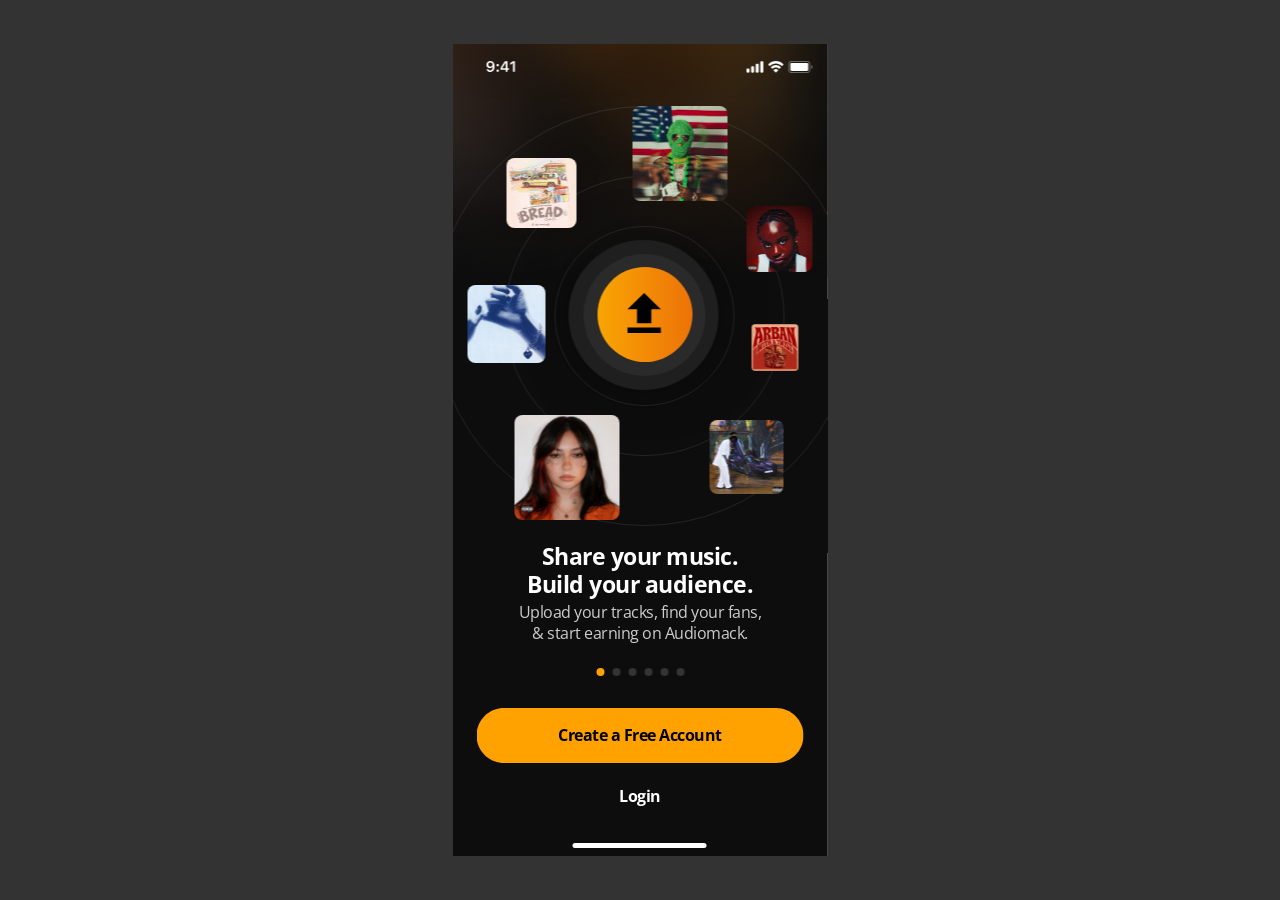
==== creator-onboarding/index.html @ 608ee08b "adding creator-onboarding" ====
<!doctype html>
<html lang="en">
<head>
  <meta charset="utf-8">
  <meta name="viewport" content="width=device-width, initial-scale=1, viewport-fit=cover">
  <title>Audiomack Creator Onboarding</title>
  <link rel="preconnect" href="https://fonts.googleapis.com">
  <link rel="preconnect" href="https://fonts.gstatic.com" crossorigin>
  <link href="https://fonts.googleapis.com/css2?family=Open+Sans:wght@400;700&display=swap" rel="stylesheet">
  <link rel="stylesheet" href="styles.css">
</head>
<body>
  <main id="phone" aria-label="Audiomack creator onboarding">

    <!-- Fixed brown glow: shared by every screen, never fades -->
    <div class="glow" aria-hidden="true"></div>

    <!-- Swipeable slides: graphic (image) + headline/subtext (live text) -->
    <div id="stage">
      <section class="slide" aria-label="1 of 6">
        <!-- Intro graphic is rebuilt from the Figma layers so it sits on the glow -->
        <div class="art art--intro">
          <i class="ring p fx-ring" style="left:-18px;top:62px;width:420px;height:420px;--d:0ms"></i>
          <i class="ring p fx-ring" style="left:52px;top:132px;width:280px;height:280px;--d:90ms"></i>
          <i class="ring p fx-ring" style="left:102px;top:182px;width:180px;height:180px;--d:180ms"></i>
          <div class="p fx-pop" style="left:66px;top:146px;width:250px;height:250px;--d:120ms"><img class="idle-pulse" src="assets/intro/upload-orb.svg" width="250" height="250" alt="" draggable="false"></div>
          <div class="p fx-pop" style="left:180px;top:62px;width:95px;height:95px;--d:300ms;--ph:0.0s"><img class="cover idle-float" src="assets/intro/cover-3.jpg" alt="" draggable="false"></div>
          <div class="p fx-pop" style="left:294px;top:162px;width:66px;height:66px;--d:380ms;--ph:0.8s"><img class="cover idle-float" src="assets/intro/cover-1.jpg" alt="" draggable="false"></div>
          <div class="p fx-pop" style="left:299px;top:280px;width:47px;height:47px;--d:460ms;--ph:1.6s"><img class="cover idle-float" src="assets/intro/cover-7.jpg" style="border-radius:4px" alt="" draggable="false"></div>
          <div class="p fx-pop" style="left:257px;top:376px;width:74px;height:74px;--d:540ms;--ph:2.3s"><img class="cover idle-float" src="assets/intro/cover-4.jpg" alt="" draggable="false"></div>
          <div class="p fx-pop" style="left:62px;top:371px;width:105px;height:105px;--d:620ms;--ph:0.5s"><img class="cover idle-float" src="assets/intro/cover-6.jpg" alt="" draggable="false"></div>
          <div class="p fx-pop" style="left:15px;top:241px;width:78px;height:78px;--d:700ms;--ph:1.3s"><img class="cover idle-float" src="assets/intro/cover-5.jpg" alt="" draggable="false"></div>
          <div class="p fx-pop" style="left:54px;top:114px;width:70px;height:70px;--d:780ms;--ph:2.0s"><img class="cover idle-float" src="assets/intro/cover-2.jpg" alt="" draggable="false"></div>
        </div>
        <div class="copy">
          <h1>Share your music.<br>Build your audience.</h1>
          <p>Upload your tracks, find your fans,<br>&amp; start earning on Audiomack.</p>
        </div>
      </section>

      <section class="slide" aria-label="2 of 6">
        <div class="art">
          <div class="p fx-pop" style="left:23px;top:255px;width:92px;height:92px;--d:380ms;--ph:0.0s"><img class="idle-float" src="assets/p/s2-av1.webp" alt="" draggable="false"></div>
          <div class="p fx-pop" style="left:256px;top:261px;width:92px;height:92px;--d:480ms;--ph:0.9s"><img class="idle-float" src="assets/p/s2-av2.webp" alt="" draggable="false"></div>
          <div class="p fx-pop" style="left:102px;top:350px;width:92px;height:92px;--d:580ms;--ph:1.7s"><img class="idle-float" src="assets/p/s2-av3.webp" alt="" draggable="false"></div>
          <div class="p fx-pop" style="left:272px;top:390px;width:92px;height:92px;--d:680ms;--ph:2.4s"><img class="idle-float" src="assets/p/s2-av4.webp" alt="" draggable="false"></div>
          <div class="p fx-rise" style="left:44px;top:96px;width:288px;height:125px;--d:0ms"><img class="" src="assets/p/s2-title.webp" alt="" draggable="false"></div>
          <div class="p fx-zoom" style="left:52.5px;top:15.5px;width:314.5px;height:484.5px;--d:140ms"><img class="" src="assets/p/s2-globe.webp" alt="" draggable="false"></div>
        </div>
        <div class="copy">
          <h1>Get discovered.</h1>
          <p>Share your sound with 60 million<br>monthly listeners around the world.</p>
        </div>
      </section>

      <section class="slide" aria-label="3 of 6">
        <div class="art">
          <div class="p fx-pop" style="left:175px;top:332px;width:27px;height:25px;--d:1050ms"><img class="" src="assets/p/s3-dot.webp" alt="" draggable="false"></div>
          <div class="p fx-pop" style="left:155px;top:295px;width:72px;height:40px;--d:1150ms"><img class="" src="assets/p/s3-tip.webp" alt="" draggable="false"></div>
          <div class="p fx-pop" style="left:148px;top:91px;width:80px;height:80px;--d:0ms"><img class="idle-pulse" src="assets/p/s3-orb.webp" alt="" draggable="false"></div>
          <div class="p fx-rise" style="left:226.5px;top:135.5px;width:126.5px;height:80.5px;--d:260ms"><img class="" src="assets/p/s3-boosted.webp" alt="" draggable="false"></div>
          <div class="p fx-rise" style="left:129.5px;top:173.5px;width:114px;height:80px;--d:180ms"><img class="" src="assets/p/s3-plays.webp" alt="" draggable="false"></div>
          <div class="p fx-rise" style="left:25.5px;top:148.5px;width:117px;height:80px;--d:100ms"><img class="" src="assets/p/s3-revenue.webp" alt="" draggable="false"></div>
          <div class="p fx-wipe" style="left:12px;top:265px;width:340px;height:235px;--d:450ms;--dur:1300ms"><img class="" src="assets/p/s3-chart.webp" alt="" draggable="false"></div>
        </div>
        <div class="copy">
          <h1>Get paid for your<br>streams.</h1>
          <p>Earn money from your music with<br>Audiomack’s monetization program.</p>
        </div>
      </section>

      <section class="slide" aria-label="4 of 6">
        <div class="art">
          <div class="p fx-pop" style="left:242.5px;top:138.5px;width:80px;height:80px;--d:420ms"><img class="idle-pulse" src="assets/p/s4-orb.webp" alt="" draggable="false"></div>
          <div class="p fx-rise" style="left:27px;top:366px;width:146px;height:96px;--d:560ms"><img class="" src="assets/p/s4-alltime.webp" alt="" draggable="false"></div>
          <div class="p fx-rise-big" style="left:21px;top:15.5px;width:335px;height:440px;--d:0ms"><img class="" src="assets/p/s4-cards.webp" alt="" draggable="false"></div>
        </div>
        <div class="copy">
          <h1>Drop as much music<br>as you want.</h1>
          <p>No upload fees or limits.</p>
        </div>
      </section>

      <section class="slide" aria-label="5 of 6">
        <div class="art">
          <div class="p fx-fade" style="left:26px;top:358px;width:283px;height:6px;--d:600ms"><img class="" src="assets/p/s5-track1.webp" alt="" draggable="false"></div>
          <div class="p fx-fade" style="left:66px;top:417px;width:283px;height:6px;--d:720ms"><img class="" src="assets/p/s5-track2.webp" alt="" draggable="false"></div>
          <div class="p fx-fade" style="left:26px;top:476px;width:283px;height:6px;--d:840ms"><img class="" src="assets/p/s5-track3.webp" alt="" draggable="false"></div>
          <div class="p fx-pop" style="left:157px;top:44px;width:80px;height:80px;--d:0ms"><img class="idle-pulse" src="assets/p/s5-orb.webp" alt="" draggable="false"></div>
          <div class="p fx-left" style="left:22px;top:98px;width:286px;height:62px;--d:100ms"><img class="" src="assets/p/s5-t1.webp" alt="" draggable="false"></div>
          <div class="p fx-right" style="left:69px;top:170px;width:286px;height:62px;--d:220ms"><img class="" src="assets/p/s5-t2.webp" alt="" draggable="false"></div>
          <div class="p fx-left" style="left:37px;top:242px;width:286px;height:62px;--d:340ms"><img class="" src="assets/p/s5-t3.webp" alt="" draggable="false"></div>
          <div class="p fx-fill" style="left:24px;top:356px;width:168px;height:10px;--d:700ms;--dur:1000ms"><img class="" src="assets/p/s5-fill1.webp" alt="" draggable="false"></div>
          <div class="p fx-fill" style="left:64px;top:415px;width:88px;height:10px;--d:820ms;--dur:1000ms"><img class="" src="assets/p/s5-fill2.webp" alt="" draggable="false"></div>
          <div class="p fx-fill" style="left:24px;top:474px;width:36px;height:10px;--d:940ms;--dur:1000ms"><img class="" src="assets/p/s5-fill3.webp" alt="" draggable="false"></div>
          <div class="p fx-rise-s" style="left:22px;top:326px;width:291px;height:44px;--d:600ms"><img class="" src="assets/p/s5-c1.webp" alt="" draggable="false"></div>
          <div class="p fx-rise-s" style="left:62px;top:385px;width:291px;height:44px;--d:720ms"><img class="" src="assets/p/s5-c2.webp" alt="" draggable="false"></div>
          <div class="p fx-rise-s" style="left:22px;top:444px;width:291px;height:44px;--d:840ms"><img class="" src="assets/p/s5-c3.webp" alt="" draggable="false"></div>
        </div>
        <div class="copy">
          <h1>Know who’s listening.</h1>
          <p>Track your plays and see<br>where your fans are.</p>
        </div>
      </section>

      <section class="slide" aria-label="6 of 6">
        <div class="art">
          <div class="p fx-pop" style="left:224px;top:48px;width:80px;height:80px;--d:320ms"><img class="idle-pulse" src="assets/p/s6-orb.webp" alt="" draggable="false"></div>
          <div class="p fx-rise-big" style="left:0px;top:15.5px;width:374px;height:484.5px;--d:0ms"><img class="" src="assets/p/s6-card.webp" alt="" draggable="false"></div>
        </div>
        <div class="copy">
          <h1>Connect with your fans.</h1>
          <p>Message your followers &amp; join the<br>conversation in your comments.</p>
        </div>
      </section>
    </div>

    <!-- Fixed UI -->
    <div class="status" aria-hidden="true">
      <img class="status-time" src="assets/status-time.svg" width="52" height="22" alt="" draggable="false">
      <img class="status-right" src="assets/status-right.svg" width="66.661" height="11.336" alt="" draggable="false">
    </div>

    <div class="dots" aria-hidden="true">
      <i></i><i></i><i></i><i></i><i></i><i></i>
    </div>

    <button class="cta" type="button">
      <img src="assets/btn-orange-large.svg" width="327" height="55" alt="" draggable="false">
      <span>Create a Free Account</span>
    </button>
    <button class="login" type="button">Login</button>

    <div class="home-indicator" aria-hidden="true"></div>
  </main>

  <script src="app.js"></script>
</body>
</html>
---- creator-onboarding/styles.css ----
:root {
  --bg: #0d0d0d;
  --orange: #ffa200;
  --dot-off: #333333;
  --sub: #cccccc;
  --scale: 1;
}

* { box-sizing: border-box; margin: 0; padding: 0; }

html, body {
  height: 100%;
  background: #333333;
  overflow: hidden;
}

body {
  font-family: "Open Sans", system-ui, -apple-system, "Segoe UI", sans-serif;
  -webkit-font-smoothing: antialiased;
  -webkit-user-select: none;
  user-select: none;
}

/* 375x812 container, fixed in the center of the browser */
#phone {
  position: fixed;
  top: 50%;
  left: 50%;
  width: 375px;
  height: 812px;
  background: var(--bg);
  overflow: hidden;
  transform: translate(-50%, -50%) scale(var(--scale));
  transform-origin: center center;
  touch-action: pan-y;
  cursor: grab;
}
#phone.dragging { cursor: grabbing; }

img { display: block; -webkit-user-drag: none; }

/* ---------- Fixed background glow (same on every screen) ---------- */
/* Figma "top_blur" (node 11083:2194), exported as an image. It sits behind the
   slides and never moves: only the graphics and text above it swipe and fade. */
.glow {
  position: absolute;
  top: 0;
  left: 0;
  width: 375px;
  height: 233px;
  background: url("assets/top-blur.png") 0 0 / 375px 233px no-repeat;
  pointer-events: none;
}

/* ---------- Slides ---------- */
#stage, .slide { position: absolute; inset: 0; }

.slide {
  opacity: 0;
  visibility: hidden;
  pointer-events: none;
}

.art {
  position: absolute;
  top: 0;
  left: 0;
  width: 375px;
  height: 500px;
  will-change: transform, opacity;
}

/* Intro graphic, built from layers on a transparent background */
.art--intro {
  overflow: hidden;
}
.art--intro > * { position: absolute; }
.art--intro .ring {
  border: 1px solid rgba(255, 255, 255, 0.1);
  border-radius: 50%;
}
.art--intro .cover {
  border-radius: 8px;
  object-fit: cover;
}

/* Text block: bottom edge pinned at y=600 (matches the Figma layout) */
.copy {
  position: absolute;
  left: 0;
  right: 0;
  bottom: 212px;
  display: flex;
  flex-direction: column;
  align-items: center;
  gap: 4px;
  text-align: center;
  white-space: nowrap;
  letter-spacing: -0.5px;
  will-change: transform, opacity;
}

.copy h1 {
  font-size: 23px;
  font-weight: 700;
  line-height: 1.2;
  color: #fff;
}

.copy p {
  font-size: 16px;
  font-weight: 400;
  line-height: 1.3;
  color: var(--sub);
}

/* ---------- Fixed UI ---------- */
.status {
  position: absolute;
  top: 0; left: 0;
  width: 375px;
  height: 44px;
  pointer-events: none;
}
.status-time  { position: absolute; left: 19.5px; top: 13.25px; }
.status-right { position: absolute; right: 14.67px; top: 17.33px; }

.dots {
  position: absolute;
  top: 624px;
  left: 8px;
  width: 360px;
  display: flex;
  justify-content: center;
  gap: 8px;
  pointer-events: none;
}
.dots i {
  width: 8px;
  height: 8px;
  border-radius: 30px;
  background: var(--dot-off);
  transition: background-color .3s ease;
}
.dots i.on { background: var(--orange); }

button {
  font: inherit;
  border: 0;
  background: none;
  cursor: pointer;
  -webkit-tap-highlight-color: transparent;
}

.cta {
  position: absolute;
  top: 664px;
  left: 24px;
  width: 327px;
  height: 55px;
  transition: transform .12s ease, opacity .12s ease;
}
.cta img { position: absolute; inset: 0; }
.cta span {
  position: absolute;
  inset: 0;
  display: flex;
  align-items: center;
  justify-content: center;
  font-size: 16px;
  font-weight: 700;
  line-height: 1.2;
  letter-spacing: -0.5px;
  color: #000;
}
.cta:active { transform: scale(.98); opacity: .9; }

.login {
  position: absolute;
  top: 743px;
  left: 50%;
  transform: translateX(-50%);
  padding: 8px 24px;
  margin-top: -8px;
  font-size: 16px;
  font-weight: 700;
  line-height: 1.2;
  letter-spacing: -0.5px;
  color: #fff;
  transition: opacity .12s ease;
}
.login:active { opacity: .6; }

.home-indicator {
  position: absolute;
  bottom: 8px;
  left: calc(50% - 0.5px);
  width: 134px;
  height: 5px;
  border-radius: 100px;
  background: #fff;
  transform: translateX(-50%);
  pointer-events: none;
}

button:focus-visible { outline: 2px solid #fff; outline-offset: 2px; }

/* ---------- Entrance animations ----------
   A slide gets .in once it is mostly in frame and loses it when fully out of
   frame, so every visit replays. Each piece is positioned with inline styles;
   --d is its start delay, --dur an optional duration. */
.p { position: absolute; }
.p > img { display: block; width: 100%; height: 100%; }

.p {
  transition: opacity .6s ease var(--d, 0ms),
              transform .8s cubic-bezier(.22, 1, .36, 1) var(--d, 0ms);
}
.p.fx-pop  { transition: opacity .35s ease var(--d, 0ms),
                         transform .75s cubic-bezier(.34, 1.56, .64, 1) var(--d, 0ms); }
.p.fx-ring { transition: opacity .9s ease var(--d, 0ms),
                         transform 1.1s cubic-bezier(.22, 1, .36, 1) var(--d, 0ms); }
.p.fx-wipe, .p.fx-fill {
  transition: clip-path var(--dur, 1000ms) cubic-bezier(.45, .05, .25, 1) var(--d, 0ms);
}

/* before: the screen is out of frame (snap back instantly, no reverse animation) */
.slide:not(.in) .p { transition: none; opacity: 0; }
.slide:not(.in) .p.fx-wipe,
.slide:not(.in) .p.fx-fill { opacity: 1; clip-path: inset(0 100% 0 0); }
.slide:not(.in) .fx-rise     { transform: translateY(16px); }
.slide:not(.in) .fx-rise-s   { transform: translateY(8px); }
.slide:not(.in) .fx-rise-big { transform: translateY(28px) scale(.96); }
.slide:not(.in) .fx-pop      { transform: scale(.55); }
.slide:not(.in) .fx-zoom     { transform: scale(.94); }
.slide:not(.in) .fx-left     { transform: translateX(-36px); }
.slide:not(.in) .fx-right    { transform: translateX(36px); }
.slide:not(.in) .fx-ring     { transform: scale(.82); }

/* after: in frame */
.slide.in .p { opacity: 1; transform: none; }
.slide.in .p.fx-wipe,
.slide.in .p.fx-fill { clip-path: inset(0 0 0 0); }

/* headline and subtext rise in just behind the graphic */
.copy h1, .copy p {
  transition: opacity .7s ease, transform .8s cubic-bezier(.22, 1, .36, 1);
}
.slide:not(.in) .copy h1,
.slide:not(.in) .copy p { transition: none; opacity: 0; }
.slide:not(.in) .copy h1 { transform: translateY(12px); }
.slide:not(.in) .copy p  { transform: translateY(14px); }
.slide.in .copy h1 { transition-delay: .12s; }
.slide.in .copy p  { transition-delay: .24s; }

/* gentle idle motion once everything has landed */
@keyframes pulse {
  0%, 100% { transform: scale(1); }
  50%      { transform: scale(1.04); }
}
@keyframes float {
  0%, 100% { transform: translateY(0); }
  50%      { transform: translateY(-4px); }
}
.slide.in .idle-pulse { animation: pulse 3.6s ease-in-out calc(var(--d, 0ms) + 1s) infinite; }
.slide.in .idle-float { animation: float 4.4s ease-in-out calc(var(--d, 0ms) + 1s + var(--ph, 0s)) infinite; }

@media (prefers-reduced-motion: reduce) {
  .slide.in .idle-pulse, .slide.in .idle-float { animation: none; }
}
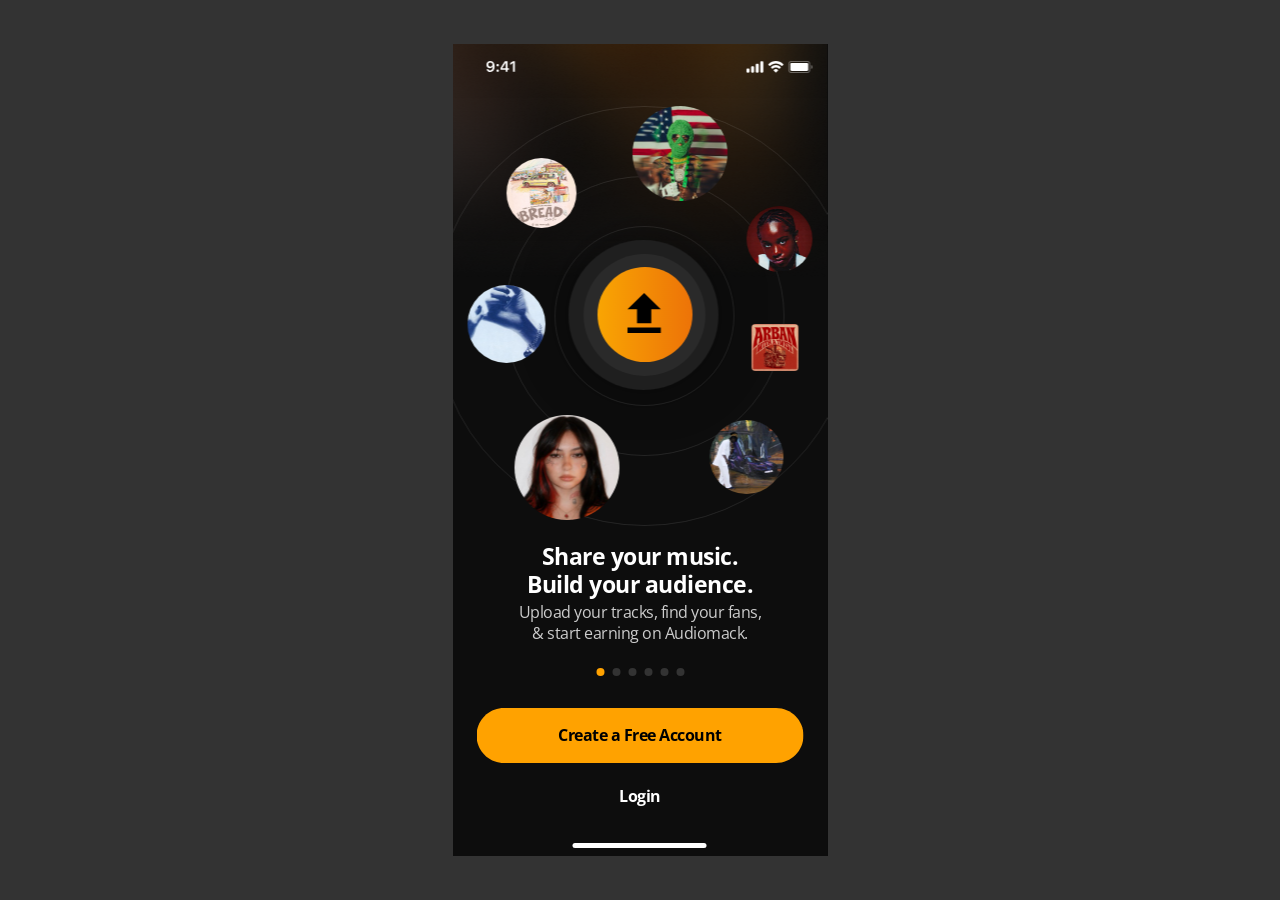
==== commit f3944684: "animations" ====
--- a/creator-onboarding/index.html
+++ b/creator-onboarding/index.html
@@ -6,7 +6,7 @@
   <title>Audiomack Creator Onboarding</title>
   <link rel="preconnect" href="https://fonts.googleapis.com">
   <link rel="preconnect" href="https://fonts.gstatic.com" crossorigin>
-  <link href="https://fonts.googleapis.com/css2?family=Open+Sans:wght@400;700&display=swap" rel="stylesheet">
+  <link href="https://fonts.googleapis.com/css2?family=Archivo+Black&family=Open+Sans:wght@400;500;600;700&display=swap" rel="stylesheet">
   <link rel="stylesheet" href="styles.css">
 </head>
 <body>
@@ -40,12 +40,13 @@
 
       <section class="slide" aria-label="2 of 6">
         <div class="art">
-          <div class="p fx-pop" style="left:23px;top:255px;width:92px;height:92px;--d:380ms;--ph:0.0s"><img class="idle-float" src="assets/p/s2-av1.webp" alt="" draggable="false"></div>
-          <div class="p fx-pop" style="left:256px;top:261px;width:92px;height:92px;--d:480ms;--ph:0.9s"><img class="idle-float" src="assets/p/s2-av2.webp" alt="" draggable="false"></div>
-          <div class="p fx-pop" style="left:102px;top:350px;width:92px;height:92px;--d:580ms;--ph:1.7s"><img class="idle-float" src="assets/p/s2-av3.webp" alt="" draggable="false"></div>
-          <div class="p fx-pop" style="left:272px;top:390px;width:92px;height:92px;--d:680ms;--ph:2.4s"><img class="idle-float" src="assets/p/s2-av4.webp" alt="" draggable="false"></div>
-          <div class="p fx-rise" style="left:44px;top:96px;width:288px;height:125px;--d:0ms"><img class="" src="assets/p/s2-title.webp" alt="" draggable="false"></div>
-          <div class="p fx-zoom" style="left:52.5px;top:15.5px;width:314.5px;height:484.5px;--d:140ms"><img class="" src="assets/p/s2-globe.webp" alt="" draggable="false"></div>
+          <div class="p fx-zoom" style="left:38px;top:239px;width:300px;height:289px;--d:140ms"><canvas class="globe" width="600" height="578"></canvas></div>
+          <div class="p fx-pop" style="left:29px;top:261px;width:80px;height:80px;--d:380ms"><img class="idle-float" src="assets/fig/reach-av-d.webp" style="--ph:0s" alt="" draggable="false"></div>
+          <div class="p fx-pop" style="left:262px;top:267px;width:80px;height:80px;--d:480ms"><div class="av idle-float" style="--ph:0.9s"><img src="assets/fig/reach-av-a.webp" alt="" draggable="false"></div></div>
+          <div class="p fx-pop" style="left:108px;top:356px;width:80px;height:80px;--d:580ms"><div class="av idle-float" style="--ph:1.7s"><img src="assets/fig/reach-av-b.webp" alt="" draggable="false"></div></div>
+          <div class="p fx-pop" style="left:278px;top:396px;width:80px;height:80px;--d:680ms"><div class="av idle-float" style="--ph:2.4s"><img src="assets/fig/reach-av-c.webp" alt="" draggable="false"></div></div>
+          <p class="p fx-zoom fpo" style="left:0;top:288px;width:370px;--d:300ms">FPO</p>
+          <div class="p fx-rise" style="left:44px;top:96px;width:288px;height:125px;--d:0ms"><img src="assets/fig/reach-title.webp" alt="" draggable="false"></div>
         </div>
         <div class="copy">
           <h1>Get discovered.</h1>
@@ -55,13 +56,23 @@
 
       <section class="slide" aria-label="3 of 6">
         <div class="art">
-          <div class="p fx-pop" style="left:175px;top:332px;width:27px;height:25px;--d:1050ms"><img class="" src="assets/p/s3-dot.webp" alt="" draggable="false"></div>
-          <div class="p fx-pop" style="left:155px;top:295px;width:72px;height:40px;--d:1150ms"><img class="" src="assets/p/s3-tip.webp" alt="" draggable="false"></div>
-          <div class="p fx-pop" style="left:148px;top:91px;width:80px;height:80px;--d:0ms"><img class="idle-pulse" src="assets/p/s3-orb.webp" alt="" draggable="false"></div>
-          <div class="p fx-rise" style="left:226.5px;top:135.5px;width:126.5px;height:80.5px;--d:260ms"><img class="" src="assets/p/s3-boosted.webp" alt="" draggable="false"></div>
-          <div class="p fx-rise" style="left:129.5px;top:173.5px;width:114px;height:80px;--d:180ms"><img class="" src="assets/p/s3-plays.webp" alt="" draggable="false"></div>
-          <div class="p fx-rise" style="left:25.5px;top:148.5px;width:117px;height:80px;--d:100ms"><img class="" src="assets/p/s3-revenue.webp" alt="" draggable="false"></div>
-          <div class="p fx-wipe" style="left:12px;top:265px;width:340px;height:235px;--d:450ms;--dur:1300ms"><img class="" src="assets/p/s3-chart.webp" alt="" draggable="false"></div>
+          <div class="p fx-pop" style="left:152px;top:95px;width:72px;height:72px;--d:0ms"><img class="idle-pulse" src="assets/fig/orb-dollar.svg" width="72" height="72" alt="" draggable="false"></div>
+          <div class="p fx-rise" style="left:28px;top:151px;width:112px;--d:100ms"><div class="stat"><p class="label">Revenue</p><p class="value">$420.22</p></div></div>
+          <div class="p fx-rise" style="left:132px;top:176px;width:109px;--d:180ms"><div class="stat" style="background:#13100c"><p class="label">30 Sec Plays</p><p class="value">212.6K</p></div></div>
+          <div class="p fx-rise" style="left:229px;top:138px;width:121px;--d:260ms"><div class="stat" style="background:#1d150d"><p class="label">Boosted Songs</p><p class="value">298</p></div></div>
+          <div class="chart" style="left:27px;top:263px;width:320.651px;height:261.756px">
+            <div class="p fx-fade chart-grid" style="--d:300ms">
+              <div class="nums"><p>$160</p><p>$120</p><p>$80</p><p>$40</p><p>$0</p></div>
+              <i class="gl" style="inset:11.2% 0 88.4% 11.17%"></i>
+              <i class="gl" style="inset:32.8% 0 66.8% 11.17%"></i>
+              <i class="gl" style="inset:54% 0 45.6% 11.17%"></i>
+              <i class="gl" style="inset:75.6% 0 24% 11.17%"></i>
+              <i class="gl" style="inset:97.6% 0 2% 11.17%"></i>
+            </div>
+            <div class="p fx-wipe pad chart-line" style="--d:450ms;--dur:1300ms"><div class="rot"><img src="assets/fig/mont-line.svg" alt="" draggable="false"></div></div>
+            <div class="p fx-pop chart-dot" style="--d:1100ms"><img src="assets/fig/mont-oval.svg" alt="" draggable="false"></div>
+            <div class="p fx-pop chart-tip" style="--d:1200ms"><span>$100.62</span></div>
+          </div>
         </div>
         <div class="copy">
           <h1>Get paid for your<br>streams.</h1>
@@ -71,9 +82,12 @@
 
       <section class="slide" aria-label="4 of 6">
         <div class="art">
-          <div class="p fx-pop" style="left:242.5px;top:138.5px;width:80px;height:80px;--d:420ms"><img class="idle-pulse" src="assets/p/s4-orb.webp" alt="" draggable="false"></div>
-          <div class="p fx-rise" style="left:27px;top:366px;width:146px;height:96px;--d:560ms"><img class="" src="assets/p/s4-alltime.webp" alt="" draggable="false"></div>
-          <div class="p fx-rise-big" style="left:21px;top:15.5px;width:335px;height:440px;--d:0ms"><img class="" src="assets/p/s4-cards.webp" alt="" draggable="false"></div>
+          <div class="p fx-rise-big" style="left:19px;top:116px;width:191.741px;height:223.901px;--d:0ms"><div class="up-wrap idle-float" style="--ph:0.4s"><img class="up-card" style="width:159.175px;height:198.968px;border-radius:18.265px;transform:rotate(-10.15deg)" src="assets/fig/up-card-1.webp" alt="" draggable="false"></div></div>
+          <div class="p fx-rise-big" style="left:117.43px;top:199.98px;width:160px;height:200px;--d:120ms"><div class="up-wrap idle-float" style="--ph:1.2s"><img class="up-card" style="width:160px;height:200px;border-radius:18.36px;box-shadow:0 0 91.798px rgba(0,0,0,.8)" src="assets/fig/up-card-3.webp" alt="" draggable="false"></div></div>
+          <div class="p fx-rise-big" style="left:197.41px;top:264.97px;width:159.555px;height:189.927px;--d:240ms"><div class="up-wrap idle-float" style="--ph:2s"><img class="up-card" style="width:139.437px;height:174.296px;border-radius:16px;box-shadow:0 0 80px rgba(0,0,0,.8);transform:rotate(6.97deg)" src="assets/fig/up-card-2.webp" alt="" draggable="false"></div></div>
+          <p class="p fx-zoom fpo" style="left:0;top:289px;width:370px;--d:300ms">FPO</p>
+          <div class="p fx-pop" style="left:246.43px;top:142.84px;width:72px;height:72px;--d:420ms"><img class="idle-pulse" src="assets/fig/orb-upload.svg" width="72" height="72" alt="" draggable="false"></div>
+          <div class="p fx-rise" style="left:30.43px;top:369.84px;width:138.84px;--d:560ms"><div class="stat big"><p class="label">Alltime Plays</p><p class="value">640,827</p></div></div>
         </div>
         <div class="copy">
           <h1>Drop as much music<br>as you want.</h1>
@@ -83,19 +97,13 @@
 
       <section class="slide" aria-label="5 of 6">
         <div class="art">
-          <div class="p fx-fade" style="left:26px;top:358px;width:283px;height:6px;--d:600ms"><img class="" src="assets/p/s5-track1.webp" alt="" draggable="false"></div>
-          <div class="p fx-fade" style="left:66px;top:417px;width:283px;height:6px;--d:720ms"><img class="" src="assets/p/s5-track2.webp" alt="" draggable="false"></div>
-          <div class="p fx-fade" style="left:26px;top:476px;width:283px;height:6px;--d:840ms"><img class="" src="assets/p/s5-track3.webp" alt="" draggable="false"></div>
-          <div class="p fx-pop" style="left:157px;top:44px;width:80px;height:80px;--d:0ms"><img class="idle-pulse" src="assets/p/s5-orb.webp" alt="" draggable="false"></div>
-          <div class="p fx-left" style="left:22px;top:98px;width:286px;height:62px;--d:100ms"><img class="" src="assets/p/s5-t1.webp" alt="" draggable="false"></div>
-          <div class="p fx-right" style="left:69px;top:170px;width:286px;height:62px;--d:220ms"><img class="" src="assets/p/s5-t2.webp" alt="" draggable="false"></div>
-          <div class="p fx-left" style="left:37px;top:242px;width:286px;height:62px;--d:340ms"><img class="" src="assets/p/s5-t3.webp" alt="" draggable="false"></div>
-          <div class="p fx-fill" style="left:24px;top:356px;width:168px;height:10px;--d:700ms;--dur:1000ms"><img class="" src="assets/p/s5-fill1.webp" alt="" draggable="false"></div>
-          <div class="p fx-fill" style="left:64px;top:415px;width:88px;height:10px;--d:820ms;--dur:1000ms"><img class="" src="assets/p/s5-fill2.webp" alt="" draggable="false"></div>
-          <div class="p fx-fill" style="left:24px;top:474px;width:36px;height:10px;--d:940ms;--dur:1000ms"><img class="" src="assets/p/s5-fill3.webp" alt="" draggable="false"></div>
-          <div class="p fx-rise-s" style="left:22px;top:326px;width:291px;height:44px;--d:600ms"><img class="" src="assets/p/s5-c1.webp" alt="" draggable="false"></div>
-          <div class="p fx-rise-s" style="left:62px;top:385px;width:291px;height:44px;--d:720ms"><img class="" src="assets/p/s5-c2.webp" alt="" draggable="false"></div>
-          <div class="p fx-rise-s" style="left:22px;top:444px;width:291px;height:44px;--d:840ms"><img class="" src="assets/p/s5-c3.webp" alt="" draggable="false"></div>
+          <div class="p fx-left" style="left:25px;top:101px;width:280px;--d:100ms"><div class="track-row"><div class="thumb"><img src="assets/fig/st-thumb-1.webp" alt="" draggable="false"></div><div class="meta"><p class="t">Can’t Change</p><p class="s">TGUT &amp; WAV</p></div><div class="plays"><img src="assets/fig/play-icon.svg" width="11" height="12" alt="" draggable="false"><span>4,843</span></div></div></div>
+          <div class="p fx-right" style="left:72px;top:173px;width:280px;--d:220ms"><div class="track-row"><div class="thumb"><img src="assets/fig/st-thumb-2.webp" alt="" draggable="false"></div><div class="meta"><p class="t">Tell Me</p><p class="s">TGUT &amp; Jay Prince</p></div><div class="plays"><img src="assets/fig/play-icon.svg" width="11" height="12" alt="" draggable="false"><span>3,812</span></div></div></div>
+          <div class="p fx-left" style="left:40px;top:245px;width:280px;--d:340ms"><div class="track-row"><div class="thumb"><img src="assets/fig/st-thumb-3.webp" alt="" draggable="false"></div><div class="meta"><p class="t">IYGT</p><p class="s">TGUT</p></div><div class="plays"><img src="assets/fig/play-icon.svg" width="11" height="12" alt="" draggable="false"><span>2,738</span></div></div></div>
+          <div class="p fx-rise-s" style="left:26px;top:329px;width:283px;--d:600ms"><div class="country"><div class="c-top"><img class="flag" src="assets/fig/flag-usa.webp" alt="" draggable="false"><span class="c-name">USA</span><span class="c-pct">58%</span></div><div class="bar"><div class="p fx-fill" style="left:0px;top:0;width:165px;height:6px;--d:700ms;--dur:1000ms"><img src="assets/fig/fill-1.svg" alt="" draggable="false"></div></div></div></div>
+          <div class="p fx-rise-s" style="left:66px;top:388px;width:283px;--d:720ms"><div class="country"><div class="c-top"><img class="flag" src="assets/fig/flag-nigeria.webp" alt="" draggable="false"><span class="c-name">Nigeria</span><span class="c-pct">28%</span></div><div class="bar"><div class="p fx-fill" style="left:1px;top:0;width:84px;height:6px;--d:820ms;--dur:1000ms"><img src="assets/fig/fill-2.svg" alt="" draggable="false"></div></div></div></div>
+          <div class="p fx-rise-s" style="left:26px;top:447px;width:283px;--d:840ms"><div class="country"><div class="c-top"><img class="flag" src="assets/fig/flag-australia.webp" alt="" draggable="false"><span class="c-name">Australia</span><span class="c-pct">14%</span></div><div class="bar"><div class="p fx-fill" style="left:1px;top:0;width:32px;height:6px;--d:940ms;--dur:1000ms"><img src="assets/fig/fill-3.svg" alt="" draggable="false"></div></div></div></div>
+          <div class="p fx-pop" style="left:161px;top:48px;width:72px;height:72px;--d:0ms"><img class="idle-pulse" src="assets/fig/orb-play.svg" width="72" height="72" alt="" draggable="false"></div>
         </div>
         <div class="copy">
           <h1>Know who’s listening.</h1>
@@ -105,8 +113,26 @@
 
       <section class="slide" aria-label="6 of 6">
         <div class="art">
-          <div class="p fx-pop" style="left:224px;top:48px;width:80px;height:80px;--d:320ms"><img class="idle-pulse" src="assets/p/s6-orb.webp" alt="" draggable="false"></div>
-          <div class="p fx-rise-big" style="left:0px;top:15.5px;width:374px;height:484.5px;--d:0ms"><img class="" src="assets/p/s6-card.webp" alt="" draggable="false"></div>
+          <div class="p fx-fade" style="left:-24px;top:54px;width:415px;height:443px;--d:0ms"><img src="assets/fig/fans-ellipse.svg" alt="" draggable="false"></div>
+          <div class="p fx-rise-big" style="left:27px;top:76px;width:314px;height:433px;--d:60ms">
+            <div class="post"><div class="post-inner">
+              <img class="back" src="assets/fig/arrow-back.svg" alt="" draggable="false" style="left:13.4px;top:21.8px;width:8.3728px;height:15.071px">
+              <div class="post-av"><img src="assets/fig/fans-tgut.webp" alt="" draggable="false"></div>
+              <p class="who" style="left:75.36px;top:14.65px">TGUT</p>
+              <p class="handle" style="left:75.36px;top:30.14px">@TGUT</p>
+              <i class="rule"></i>
+              <div class="body">
+                <div class="meta"><p class="time">2 mins ago</p><p class="title">Listen to my new song "Mescarole" out today!</p></div>
+                <div class="text">
+                  <p>I'm so proud to announce that "Mescarole" is out today. Check it out on Audiomack: <b>https:// audiomack.com/ciwk/album/mescarole</b></p>
+                  <p><br>It's the second single from my third album "Eternal Repeater", out 11/1/24 on my label Glamour Gowns. Please pre-order an LP now <b>https:// charliekaplan.bandcamp.com/eternal-repeater</b><br><br></p>
+                  <p>I wrote it lying flat on my back in bed one night after going to write about a concert at the end of Meserole Avenue near the border of Brooklyn and Queens. Navigating a rowdy crowd alone, I collided with a drunk ticketholder who wheeled around, enraged, and threw his half-drank beer at me, bellowing - as you might have gathered if you've already heard the song - "Asshole! You spilled my drink!" I can still see him now: An unscrewed reveler at the rim of a little gaggle within the frothy throng; wild-eyed, bruised, furious.</p>
+                </div>
+              </div>
+            </div></div>
+          </div>
+          <div class="p fx-rise-big post-fade" style="left:0;top:337px;width:375px;height:180px;--d:60ms"></div>
+          <div class="p fx-pop" style="left:228px;top:52px;width:72px;height:72px;--d:320ms"><img class="idle-pulse" src="assets/fig/orb-chat.svg" width="72" height="72" alt="" draggable="false"></div>
         </div>
         <div class="copy">
           <h1>Connect with your fans.</h1>
--- a/creator-onboarding/styles.css
+++ b/creator-onboarding/styles.css
@@ -268,3 +268,225 @@
 @media (prefers-reduced-motion: reduce) {
   .slide.in .idle-pulse, .slide.in .idle-float { animation: none; }
 }
+
+/* =====================================================================
+   Screen components (rebuilt from the Figma layers)
+   ===================================================================== */
+.art p { margin: 0; }
+.art b { font-weight: 700; }
+
+/* FPO placeholder */
+.fpo {
+  font: 400 20px/1.1 "Archivo Black", "Arial Black", Impact, sans-serif;
+  letter-spacing: -0.6px;
+  color: red;
+  text-align: center;
+  text-transform: uppercase;
+  white-space: nowrap;
+}
+
+/* ---------- Get discovered ---------- */
+.globe {
+  display: block;
+  width: 100%;
+  height: 100%;
+}
+.av {
+  position: relative;
+  width: 80px;
+  height: 80px;
+  border-radius: 50%;
+  overflow: hidden;
+  box-shadow: 0 -2px 18px rgba(0, 0, 0, .35);
+}
+.av img {
+  position: absolute;
+  left: -2px;
+  top: 0;
+  width: 100px;
+  height: 100px;
+  max-width: none;
+  object-fit: cover;
+}
+.p > img.idle-float { border-radius: 50%; }
+
+/* ---------- stat cards (Get paid, Drop as much music) ---------- */
+.stat {
+  box-sizing: border-box;
+  width: 100%;
+  display: flex;
+  flex-direction: column;
+  justify-content: center;
+  gap: 4px;
+  padding: 16px 0 16px 16px;
+  border: 2px solid rgba(255, 255, 255, .1);
+  border-radius: 8px;
+}
+.stat .label {
+  padding-right: 12px;
+  font-size: 13px;
+  font-weight: 700;
+  line-height: 1.2;
+  letter-spacing: -0.5px;
+  color: #ffa200;
+}
+.stat .value {
+  font-size: 23px;
+  font-weight: 700;
+  line-height: 1;
+  letter-spacing: -1px;
+  color: #fff;
+  white-space: nowrap;
+}
+.stat.big {
+  gap: 4.747px;
+  padding: 18.987px 0 18.987px 18.987px;
+  border-width: 2.373px;
+  border-radius: 9.493px;
+  background: #0d0d0d;
+}
+.stat.big .label { padding-right: 14.24px; font-size: 15.427px; letter-spacing: -0.5933px; }
+.stat.big .value { font-size: 27.293px; letter-spacing: -1.1867px; }
+
+/* ---------- chart (Get paid) ---------- */
+.chart { position: absolute; }
+.chart > .p { position: absolute; }
+.chart-grid { inset: -5.33% .36% 16.05% -2.11%; overflow: hidden; }
+.chart-grid .nums {
+  position: absolute;
+  left: .22%;
+  right: 91.81%;
+  top: calc(50% - 116.86px);
+  font-size: 11.218px;
+  font-weight: 700;
+  text-align: right;
+  white-space: nowrap;
+  color: #fff;
+}
+.chart-grid .nums p { line-height: 50.481px; }
+.chart-grid .gl { position: absolute; background: #2b2b2b; }
+
+.chart-line { inset: 6.07% .29% 36.43% 9.33%; }
+.chart-line .rot { position: absolute; inset: 0; transform: rotate(180deg); }
+.chart-line .rot img {
+  position: absolute;
+  left: -.65%;
+  top: -1.24%;
+  width: 100.65%;
+  height: 102.48%;
+  max-width: none;
+}
+/* the line is drawn on left to right; keep a little room for the stroke */
+.slide:not(.in) .p.fx-wipe.pad { clip-path: inset(-8px 100% -8px -8px); }
+.slide.in .p.fx-wipe.pad       { clip-path: inset(-8px -8px -8px -8px); }
+
+.chart-dot { inset: 27.68% 46.94% 65.89% 47.81%; }
+.chart-dot img {
+  position: absolute;
+  left: -55.56%;
+  top: -55.56%;
+  width: 211.12%;
+  height: 211.12%;
+  max-width: none;
+}
+.chart-tip { inset: 12.02% 30.72% 72.98% 37.21%; transform-origin: 46px 20px; }
+.chart-tip span {
+  position: absolute;
+  left: 12.15px;
+  top: 3.74px;
+  padding: 9.348px;
+  border-radius: 56.09px;
+  background: #ffa200;
+  font-size: 13.088px;
+  font-weight: 700;
+  line-height: 13.088px;
+  letter-spacing: -0.4674px;
+  color: #0d0d0d;
+  white-space: nowrap;
+}
+
+/* ---------- playlist cards (Drop as much music) ---------- */
+.up-wrap {
+  width: 100%;
+  height: 100%;
+  display: flex;
+  align-items: center;
+  justify-content: center;
+}
+.up-card { display: block; flex: none; max-width: none; }
+
+/* ---------- track rows + countries (Know who's listening) ---------- */
+.track-row {
+  display: flex;
+  align-items: center;
+  gap: 8px;
+  padding: 8px 16px 8px 8px;
+  border-radius: 8px;
+  background: rgba(255, 255, 255, .08);
+}
+.track-row .thumb {
+  flex: none;
+  width: 40px;
+  height: 40px;
+  box-sizing: border-box;
+  border: 1px solid rgba(255, 255, 255, .1);
+  border-radius: 4px;
+  overflow: hidden;
+}
+.track-row .thumb img { width: 100%; height: 100%; object-fit: cover; }
+.track-row .meta { flex: 1; min-width: 0; line-height: 1.2; }
+.track-row .t { font-size: 13px; font-weight: 700; letter-spacing: -0.25px; color: #fff; }
+.track-row .s { font-size: 12px; font-weight: 400; letter-spacing: -0.4px; color: #999; }
+.track-row .plays { display: flex; align-items: center; gap: 8px; }
+.track-row .plays span { font-size: 16px; font-weight: 700; line-height: 1.2; letter-spacing: -0.4px; color: #fff; white-space: nowrap; }
+
+.country { display: flex; flex-direction: column; gap: 8px; }
+.c-top { display: flex; align-items: center; gap: 4px; }
+.c-top .flag { flex: none; width: 26px; height: 16px; object-fit: cover; }
+.c-name { flex: 1; font-size: 13px; font-weight: 700; line-height: 1.2; letter-spacing: -0.5px; color: #fff; }
+.c-pct  { font-size: 16px; font-weight: 700; line-height: 1.3; letter-spacing: -0.5px; color: #fff; white-space: nowrap; }
+.bar { position: relative; width: 100%; height: 6px; border-radius: 10px; background: #333; }
+.bar > .p { position: absolute; }
+
+/* ---------- post card (Connect with your fans) ---------- */
+.post {
+  position: relative;
+  box-sizing: border-box;
+  width: 314px;
+  height: 433px;
+  border: 1px solid rgba(255, 255, 255, .1);
+  border-radius: 24px;
+  overflow: hidden;
+  background: #0d0d0d;
+}
+.post-inner { position: absolute; left: 0; top: 0; width: 313.98px; height: 1096px; background: #0d0d0d; }
+.post-inner > * { position: absolute; }
+.post-av {
+  left: 35.17px;
+  top: 12.56px;
+  width: 33.491px;
+  height: 33.491px;
+  border-radius: 50%;
+  overflow: hidden;
+  box-shadow: 0 2.5px 5px rgba(0, 0, 0, .15);
+}
+.post-av img { position: absolute; left: 0; top: -17.73%; width: 100%; height: 133.33%; max-width: none; }
+.post .who    { font-size: 10.885px; font-weight: 700; line-height: 1.2; letter-spacing: -0.2093px; color: #fff; white-space: nowrap; }
+.post .handle { font-size: 10.885px; font-weight: 400; line-height: 1.2; letter-spacing: -0.4186px; color: #999; white-space: nowrap; }
+.post .rule   { left: 6.29px; top: 59.4px; width: 300.584px; height: 1px; background: rgba(255, 255, 255, .1); }
+.post .body {
+  left: 13.4px;
+  top: 73.68px;
+  width: 287.187px;
+  display: flex;
+  flex-direction: column;
+  gap: 6.698px;
+  overflow-wrap: break-word;
+  word-break: break-word;
+}
+.post .meta { display: flex; flex-direction: column; gap: 3.349px; line-height: 1.2; }
+.post .time  { font-size: 10.047px; font-weight: 500; letter-spacing: -0.3349px; color: #cacaca; }
+.post .title { width: 261.231px; font-size: 15.908px; font-weight: 700; letter-spacing: -0.4186px; color: #fff; }
+.post .text p { font-size: 11.722px; font-weight: 400; line-height: 1.6; letter-spacing: -0.4186px; color: #cacaca; white-space: pre-wrap; }
+.post .text b { color: #ffa200; }
+.post-fade { background: linear-gradient(175.37deg, rgba(13, 13, 13, 0) 4.2634%, #0d0d0d 87.922%); pointer-events: none; }
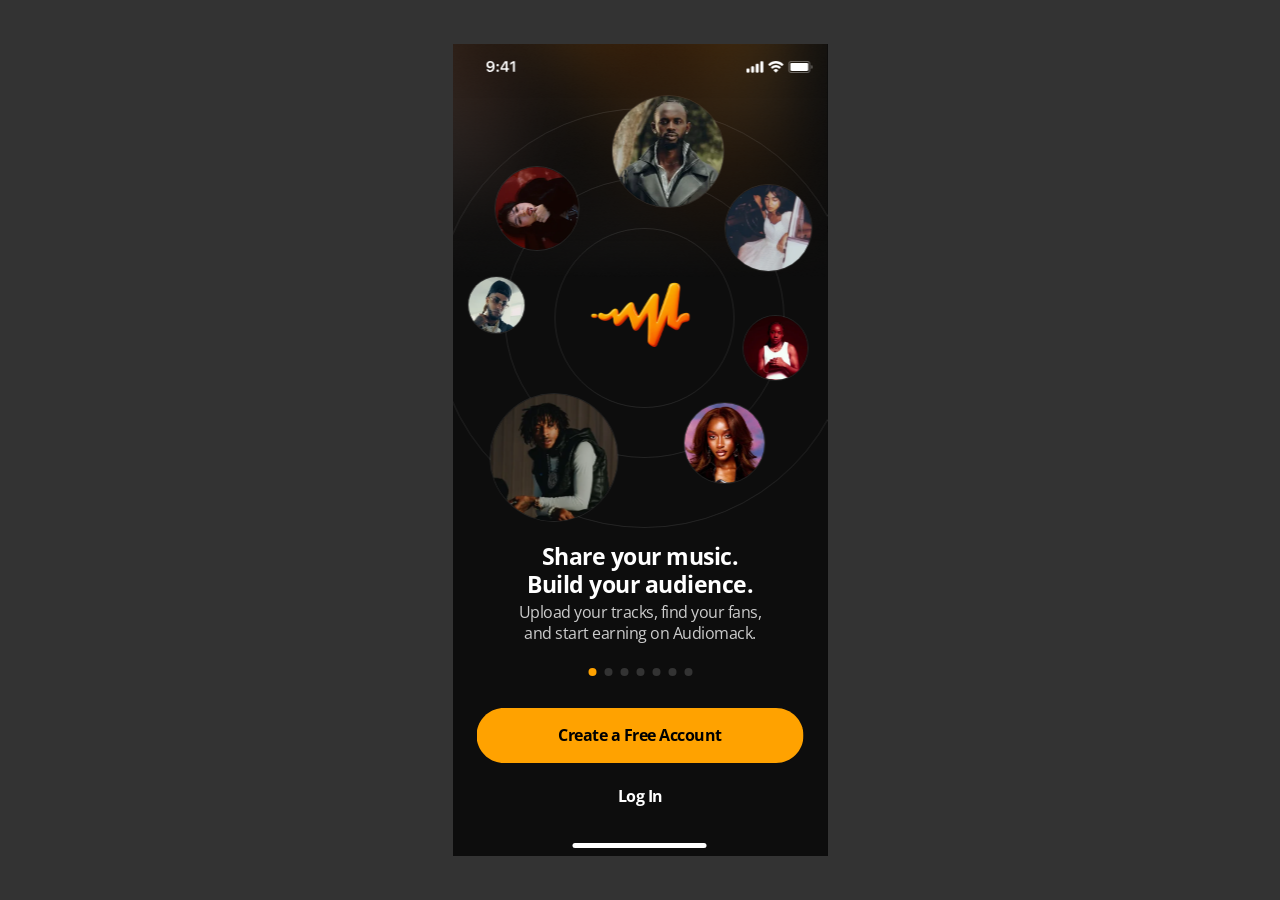
==== commit 408ee700: "Updates to onboarding" ====
--- a/creator-onboarding/index.html
+++ b/creator-onboarding/index.html
@@ -6,7 +6,7 @@
   <title>Audiomack Creator Onboarding</title>
   <link rel="preconnect" href="https://fonts.googleapis.com">
   <link rel="preconnect" href="https://fonts.gstatic.com" crossorigin>
-  <link href="https://fonts.googleapis.com/css2?family=Archivo+Black&family=Open+Sans:wght@400;500;600;700&display=swap" rel="stylesheet">
+  <link href="https://fonts.googleapis.com/css2?family=Open+Sans:wght@400;500;600;700&display=swap" rel="stylesheet">
   <link rel="stylesheet" href="styles.css">
 </head>
 <body>
@@ -17,36 +17,34 @@
 
     <!-- Swipeable slides: graphic (image) + headline/subtext (live text) -->
     <div id="stage">
-      <section class="slide" aria-label="1 of 6">
-        <!-- Intro graphic is rebuilt from the Figma layers so it sits on the glow -->
+      <section class="slide" aria-label="1 of 7">
         <div class="art art--intro">
-          <i class="ring p fx-ring" style="left:-18px;top:62px;width:420px;height:420px;--d:0ms"></i>
-          <i class="ring p fx-ring" style="left:52px;top:132px;width:280px;height:280px;--d:90ms"></i>
-          <i class="ring p fx-ring" style="left:102px;top:182px;width:180px;height:180px;--d:180ms"></i>
-          <div class="p fx-pop" style="left:66px;top:146px;width:250px;height:250px;--d:120ms"><img class="idle-pulse" src="assets/intro/upload-orb.svg" width="250" height="250" alt="" draggable="false"></div>
-          <div class="p fx-pop" style="left:180px;top:62px;width:95px;height:95px;--d:300ms;--ph:0.0s"><img class="cover idle-float" src="assets/intro/cover-3.jpg" alt="" draggable="false"></div>
-          <div class="p fx-pop" style="left:294px;top:162px;width:66px;height:66px;--d:380ms;--ph:0.8s"><img class="cover idle-float" src="assets/intro/cover-1.jpg" alt="" draggable="false"></div>
-          <div class="p fx-pop" style="left:299px;top:280px;width:47px;height:47px;--d:460ms;--ph:1.6s"><img class="cover idle-float" src="assets/intro/cover-7.jpg" style="border-radius:4px" alt="" draggable="false"></div>
-          <div class="p fx-pop" style="left:257px;top:376px;width:74px;height:74px;--d:540ms;--ph:2.3s"><img class="cover idle-float" src="assets/intro/cover-4.jpg" alt="" draggable="false"></div>
-          <div class="p fx-pop" style="left:62px;top:371px;width:105px;height:105px;--d:620ms;--ph:0.5s"><img class="cover idle-float" src="assets/intro/cover-6.jpg" alt="" draggable="false"></div>
-          <div class="p fx-pop" style="left:15px;top:241px;width:78px;height:78px;--d:700ms;--ph:1.3s"><img class="cover idle-float" src="assets/intro/cover-5.jpg" alt="" draggable="false"></div>
-          <div class="p fx-pop" style="left:54px;top:114px;width:70px;height:70px;--d:780ms;--ph:2.0s"><img class="cover idle-float" src="assets/intro/cover-2.jpg" alt="" draggable="false"></div>
+          <i class="ring p par fx-ring" style="left:-18px;--depth:0.25;top:64px;width:420px;height:420px;--d:0ms"></i>
+          <i class="ring p par fx-ring" style="left:52px;--depth:0.4;top:134px;width:280px;height:280px;--d:90ms"></i>
+          <i class="ring p par fx-ring" style="left:102px;--depth:0.55;top:184px;width:180px;height:180px;--d:180ms"></i>
+          <div class="p par fx-pop" style="left:134px;top:235px;--depth:0.4;width:108px;height:72px;--d:120ms"><img class="idle-pulse" src="assets/fig2/i-logo.webp" alt="" draggable="false"></div>
+          <div class="p par fx-pop" style="left:159px;top:51px;--depth:1.5;width:113px;height:113px;--d:300ms"><div class="avatar idle-float" style="--ph:0.0s"><img style="left:-15px;top:-32px;width:141px;height:212px" src="assets/fig2/i-c.webp" alt="" draggable="false"></div></div>
+          <div class="p par fx-pop" style="left:272px;top:140px;--depth:1.2;width:88px;height:88px;--d:380ms"><div class="avatar idle-float" style="--ph:0.8s"><img style="left:-9px;top:-7.67px;width:102.667px;height:102.667px" src="assets/fig2/i-a.webp" alt="" draggable="false"></div></div>
+          <div class="p par fx-pop" style="left:290px;top:271px;--depth:0.8;width:66px;height:66px;--d:460ms"><div class="avatar idle-float" style="--ph:1.6s"><img src="assets/fig2/i-g.webp" alt="" draggable="false"></div></div>
+          <div class="p par fx-pop" style="left:231px;top:358px;--depth:1.0;width:82px;height:82px;--d:540ms"><div class="avatar idle-float" style="--ph:2.3s"><img style="left:-3.88px;top:-1px;width:84.877px;height:84.877px" src="assets/fig2/i-e.webp" alt="" draggable="false"></div></div>
+          <div class="p par fx-pop" style="left:37px;top:349px;--depth:1.7;width:129px;height:129px;--d:620ms"><div class="avatar idle-float" style="--ph:0.5s"><img style="top:-.52%;height:101.04%" src="assets/fig2/i-f.webp" alt="" draggable="false"></div></div>
+          <div class="p par fx-pop" style="left:15px;top:232px;--depth:0.7;width:58px;height:58px;--d:700ms"><div class="avatar idle-float" style="--ph:1.3s"><img style="left:-19.81px;top:-7.27px;width:87.896px;height:102.545px" src="assets/fig2/i-d.webp" alt="" draggable="false"></div></div>
+          <div class="p par fx-pop" style="left:42px;top:122px;--depth:1.1;width:85px;height:85px;--d:780ms"><div class="avatar idle-float" style="--ph:2.0s"><img style="left:-1px;top:-1px;width:85px;height:85px" src="assets/fig2/i-b.webp" alt="" draggable="false"></div></div>
         </div>
         <div class="copy">
           <h1>Share your music.<br>Build your audience.</h1>
-          <p>Upload your tracks, find your fans,<br>&amp; start earning on Audiomack.</p>
+          <p>Upload your tracks, find your fans,<br>and start earning on Audiomack.</p>
         </div>
       </section>
 
-      <section class="slide" aria-label="2 of 6">
+      <section class="slide" aria-label="2 of 7">
         <div class="art">
-          <div class="p fx-zoom" style="left:38px;top:239px;width:300px;height:289px;--d:140ms"><canvas class="globe" width="600" height="578"></canvas></div>
-          <div class="p fx-pop" style="left:29px;top:261px;width:80px;height:80px;--d:380ms"><img class="idle-float" src="assets/fig/reach-av-d.webp" style="--ph:0s" alt="" draggable="false"></div>
-          <div class="p fx-pop" style="left:262px;top:267px;width:80px;height:80px;--d:480ms"><div class="av idle-float" style="--ph:0.9s"><img src="assets/fig/reach-av-a.webp" alt="" draggable="false"></div></div>
-          <div class="p fx-pop" style="left:108px;top:356px;width:80px;height:80px;--d:580ms"><div class="av idle-float" style="--ph:1.7s"><img src="assets/fig/reach-av-b.webp" alt="" draggable="false"></div></div>
-          <div class="p fx-pop" style="left:278px;top:396px;width:80px;height:80px;--d:680ms"><div class="av idle-float" style="--ph:2.4s"><img src="assets/fig/reach-av-c.webp" alt="" draggable="false"></div></div>
-          <p class="p fx-zoom fpo" style="left:0;top:288px;width:370px;--d:300ms">FPO</p>
-          <div class="p fx-rise" style="left:44px;top:96px;width:288px;height:125px;--d:0ms"><img src="assets/fig/reach-title.webp" alt="" draggable="false"></div>
+          <div class="p fx-zoom" style="left:38px;top:237px;width:300px;height:289px;--d:140ms"><canvas class="globe" width="600" height="578"></canvas></div>
+          <div class="pill" style="left:204px;top:296px;background:#003baa;color:#fff"><img src="assets/fig2/flag-1.webp" alt="" draggable="false"><span>New Follower</span></div>
+          <div class="pill" style="left:17px;top:328px;background:#a50c00;color:#fff"><img src="assets/fig2/flag-2.webp" alt="" draggable="false"><span>Played Your Song</span></div>
+          <div class="pill" style="left:182px;top:374px;background:#e6be12;color:#000"><img src="assets/fig2/flag-3.webp" alt="" draggable="false"><span>Added to Playlist</span></div>
+          <div class="pill" style="left:49px;top:427px;background:#007231;color:#fff"><img src="assets/fig2/flag-4.webp" alt="" draggable="false"><span>Liked Your Album</span></div>
+          <div class="p fx-rise" style="left:44px;top:94px;width:288px;height:125px;--d:0ms"><img src="assets/fig/reach-title.webp" alt="" draggable="false"></div>
         </div>
         <div class="copy">
           <h1>Get discovered.</h1>
@@ -54,7 +52,7 @@
         </div>
       </section>
 
-      <section class="slide" aria-label="3 of 6">
+      <section class="slide" aria-label="3 of 7">
         <div class="art">
           <div class="p fx-pop" style="left:152px;top:95px;width:72px;height:72px;--d:0ms"><img class="idle-pulse" src="assets/fig/orb-dollar.svg" width="72" height="72" alt="" draggable="false"></div>
           <div class="p fx-rise" style="left:28px;top:151px;width:112px;--d:100ms"><div class="stat"><p class="label">Revenue</p><p class="value">$420.22</p></div></div>
@@ -80,14 +78,17 @@
         </div>
       </section>
 
-      <section class="slide" aria-label="4 of 6">
+      <section class="slide" aria-label="4 of 7">
         <div class="art">
-          <div class="p fx-rise-big" style="left:19px;top:116px;width:191.741px;height:223.901px;--d:0ms"><div class="up-wrap idle-float" style="--ph:0.4s"><img class="up-card" style="width:159.175px;height:198.968px;border-radius:18.265px;transform:rotate(-10.15deg)" src="assets/fig/up-card-1.webp" alt="" draggable="false"></div></div>
-          <div class="p fx-rise-big" style="left:117.43px;top:199.98px;width:160px;height:200px;--d:120ms"><div class="up-wrap idle-float" style="--ph:1.2s"><img class="up-card" style="width:160px;height:200px;border-radius:18.36px;box-shadow:0 0 91.798px rgba(0,0,0,.8)" src="assets/fig/up-card-3.webp" alt="" draggable="false"></div></div>
-          <div class="p fx-rise-big" style="left:197.41px;top:264.97px;width:159.555px;height:189.927px;--d:240ms"><div class="up-wrap idle-float" style="--ph:2s"><img class="up-card" style="width:139.437px;height:174.296px;border-radius:16px;box-shadow:0 0 80px rgba(0,0,0,.8);transform:rotate(6.97deg)" src="assets/fig/up-card-2.webp" alt="" draggable="false"></div></div>
-          <p class="p fx-zoom fpo" style="left:0;top:289px;width:370px;--d:300ms">FPO</p>
-          <div class="p fx-pop" style="left:246.43px;top:142.84px;width:72px;height:72px;--d:420ms"><img class="idle-pulse" src="assets/fig/orb-upload.svg" width="72" height="72" alt="" draggable="false"></div>
-          <div class="p fx-rise" style="left:30.43px;top:369.84px;width:138.84px;--d:560ms"><div class="stat big"><p class="label">Alltime Plays</p><p class="value">640,827</p></div></div>
+          <div class="p fx-pop" style="left:96.34px;top:185.34px;width:210.32px;height:210.32px;--d:0ms"><div class="up-wrap idle-float" style="--ph:0.4s"><img class="up-card" style="width:195px;height:195px;border-radius:8px;transform:rotate(-4.7deg)" src="assets/intro/cover-3.jpg" alt="" draggable="false"></div></div>
+          <div class="p fx-pop" style="left:246.43px;top:142.84px;width:72px;height:72px;--d:420ms"><img class="idle-pulse" src="assets/fig2/orb-upload.svg" width="72" height="72" alt="" draggable="false"></div>
+          <div class="p fx-rise" style="left:30.43px;top:359.84px;width:138.84px;--d:560ms"><div class="stat big"><p class="label">Alltime Plays</p><p class="value">640,827</p></div></div>
+          <div class="p fx-pop" style="left:58px;top:140px;width:102px;height:102px;--d:140ms"><div class="up-wrap idle-float" style="--ph:1.2s"><img class="up-card" style="width:102px;height:102px;border-radius:8px" src="assets/intro/cover-2.jpg" alt="" draggable="false"></div></div>
+          <div class="p fx-pop" style="left:275px;top:242px;width:72.32px;height:72.32px;--d:260ms"><div class="up-wrap idle-float" style="--ph:2.0s"><img class="up-card" style="width:66px;height:66px;border-radius:8px;box-shadow:0 0 80px rgba(0,0,0,.8);transform:rotate(5.79deg)" src="assets/intro/cover-1.jpg" alt="" draggable="false"></div></div>
+          <div class="p fx-pop" style="left:250px;top:359px;width:81.698px;height:81.698px;--d:340ms"><div class="up-wrap idle-float" style="--ph:0.9s"><img class="up-card" style="width:80.911px;height:80.911px;border-radius:8px;box-shadow:0 0 80px rgba(0,0,0,.8);transform:rotate(0.56deg)" src="assets/intro/cover-6.jpg" alt="" draggable="false"></div></div>
+          <div class="p fx-pop" style="left:40px;top:285px;width:56.179px;height:56.179px;--d:220ms"><div class="up-wrap idle-float" style="--ph:1.6s"><img class="up-card" style="width:51.669px;height:51.669px;border-radius:4px;transform:rotate(-5.25deg)" src="assets/intro/cover-7.jpg" alt="" draggable="false"></div></div>
+          <div class="p fx-pop" style="left:156px;top:407px;width:68.633px;height:68.633px;--d:400ms"><div class="up-wrap idle-float" style="--ph:2.6s"><img class="up-card" style="width:61px;height:61px;border-radius:8px;transform:rotate(-7.71deg)" src="assets/intro/cover-5.jpg" alt="" draggable="false"></div></div>
+          <div class="p fx-pop" style="left:181px;top:113px;width:54px;height:54px;--d:300ms"><div class="up-wrap idle-float" style="--ph:0.3s"><img class="up-card" style="width:54px;height:54px;border-radius:8px" src="assets/intro/cover-4.jpg" alt="" draggable="false"></div></div>
         </div>
         <div class="copy">
           <h1>Drop as much music<br>as you want.</h1>
@@ -95,9 +96,9 @@
         </div>
       </section>
 
-      <section class="slide" aria-label="5 of 6">
+      <section class="slide" aria-label="5 of 7">
         <div class="art">
-          <div class="p fx-left" style="left:25px;top:101px;width:280px;--d:100ms"><div class="track-row"><div class="thumb"><img src="assets/fig/st-thumb-1.webp" alt="" draggable="false"></div><div class="meta"><p class="t">Can’t Change</p><p class="s">TGUT &amp; WAV</p></div><div class="plays"><img src="assets/fig/play-icon.svg" width="11" height="12" alt="" draggable="false"><span>4,843</span></div></div></div>
+          <div class="p fx-left" style="left:25px;top:101px;width:280px;--d:100ms"><div class="track-row"><div class="thumb"><img src="assets/fig/st-thumb-1.webp" alt="" draggable="false"></div><div class="meta"><p class="t">Can't Change</p><p class="s">TGUT &amp; WAV</p></div><div class="plays"><img src="assets/fig/play-icon.svg" width="11" height="12" alt="" draggable="false"><span>4,843</span></div></div></div>
           <div class="p fx-right" style="left:72px;top:173px;width:280px;--d:220ms"><div class="track-row"><div class="thumb"><img src="assets/fig/st-thumb-2.webp" alt="" draggable="false"></div><div class="meta"><p class="t">Tell Me</p><p class="s">TGUT &amp; Jay Prince</p></div><div class="plays"><img src="assets/fig/play-icon.svg" width="11" height="12" alt="" draggable="false"><span>3,812</span></div></div></div>
           <div class="p fx-left" style="left:40px;top:245px;width:280px;--d:340ms"><div class="track-row"><div class="thumb"><img src="assets/fig/st-thumb-3.webp" alt="" draggable="false"></div><div class="meta"><p class="t">IYGT</p><p class="s">TGUT</p></div><div class="plays"><img src="assets/fig/play-icon.svg" width="11" height="12" alt="" draggable="false"><span>2,738</span></div></div></div>
           <div class="p fx-rise-s" style="left:26px;top:329px;width:283px;--d:600ms"><div class="country"><div class="c-top"><img class="flag" src="assets/fig/flag-usa.webp" alt="" draggable="false"><span class="c-name">USA</span><span class="c-pct">58%</span></div><div class="bar"><div class="p fx-fill" style="left:0px;top:0;width:165px;height:6px;--d:700ms;--dur:1000ms"><img src="assets/fig/fill-1.svg" alt="" draggable="false"></div></div></div></div>
@@ -106,37 +107,40 @@
           <div class="p fx-pop" style="left:161px;top:48px;width:72px;height:72px;--d:0ms"><img class="idle-pulse" src="assets/fig/orb-play.svg" width="72" height="72" alt="" draggable="false"></div>
         </div>
         <div class="copy">
-          <h1>Know who’s listening.</h1>
+          <h1>Know who's listening.</h1>
           <p>Track your plays and see<br>where your fans are.</p>
         </div>
       </section>
 
-      <section class="slide" aria-label="6 of 6">
+      <section class="slide" aria-label="6 of 7">
         <div class="art">
           <div class="p fx-fade" style="left:-24px;top:54px;width:415px;height:443px;--d:0ms"><img src="assets/fig/fans-ellipse.svg" alt="" draggable="false"></div>
           <div class="p fx-rise-big" style="left:27px;top:76px;width:314px;height:433px;--d:60ms">
-            <div class="post"><div class="post-inner">
-              <img class="back" src="assets/fig/arrow-back.svg" alt="" draggable="false" style="left:13.4px;top:21.8px;width:8.3728px;height:15.071px">
-              <div class="post-av"><img src="assets/fig/fans-tgut.webp" alt="" draggable="false"></div>
-              <p class="who" style="left:75.36px;top:14.65px">TGUT</p>
-              <p class="handle" style="left:75.36px;top:30.14px">@TGUT</p>
-              <i class="rule"></i>
-              <div class="body">
-                <div class="meta"><p class="time">2 mins ago</p><p class="title">Listen to my new song "Mescarole" out today!</p></div>
-                <div class="text">
-                  <p>I'm so proud to announce that "Mescarole" is out today. Check it out on Audiomack: <b>https:// audiomack.com/ciwk/album/mescarole</b></p>
-                  <p><br>It's the second single from my third album "Eternal Repeater", out 11/1/24 on my label Glamour Gowns. Please pre-order an LP now <b>https:// charliekaplan.bandcamp.com/eternal-repeater</b><br><br></p>
-                  <p>I wrote it lying flat on my back in bed one night after going to write about a concert at the end of Meserole Avenue near the border of Brooklyn and Queens. Navigating a rowdy crowd alone, I collided with a drunk ticketholder who wheeled around, enraged, and threw his half-drank beer at me, bellowing - as you might have gathered if you've already heard the song - "Asshole! You spilled my drink!" I can still see him now: An unscrewed reveler at the rim of a little gaggle within the frothy throng; wild-eyed, bruised, furious.</p>
-                </div>
-              </div>
-            </div></div>
+            <div class="post"><div class="post-shot"><img src="assets/fig2/fans-post.webp" alt="" draggable="false"></div></div>
           </div>
           <div class="p fx-rise-big post-fade" style="left:0;top:337px;width:375px;height:180px;--d:60ms"></div>
-          <div class="p fx-pop" style="left:228px;top:52px;width:72px;height:72px;--d:320ms"><img class="idle-pulse" src="assets/fig/orb-chat.svg" width="72" height="72" alt="" draggable="false"></div>
+          <div class="p fx-pop" style="left:228px;top:52px;width:72px;height:72px;--d:320ms"><img class="idle-pulse" src="assets/fig2/orb-chat.svg" width="72" height="72" alt="" draggable="false"></div>
         </div>
         <div class="copy">
           <h1>Connect with your fans.</h1>
           <p>Message your followers &amp; join the<br>conversation in your comments.</p>
+        </div>
+      </section>
+
+      <section class="slide" aria-label="7 of 7">
+        <div class="art">
+          <div class="post-fade" style="left:0;top:337px;width:375px;height:180px"></div>
+          <div class="p fx-rise-big" style="left:17px;top:151px;width:202.725px;height:153px;--d:0ms"><img src="assets/fig2/tile-a.webp" alt="" draggable="false"></div>
+          <div class="p fx-rise-big" style="left:224.24px;top:151px;width:134.512px;height:153px;--d:100ms"><img src="assets/fig2/tile-b.webp" alt="" draggable="false"></div>
+          <div class="p fx-rise-big" style="left:17px;top:309.1px;width:154.275px;height:147.9px;--d:200ms"><img src="assets/fig2/tile-c.webp" alt="" draggable="false"></div>
+          <div class="p fx-rise-big" style="left:175.79px;top:309.1px;width:182.962px;height:147.9px;--d:300ms"><img src="assets/fig2/tile-d.webp" alt="" draggable="false"></div>
+          <div class="p fx-rise-big" style="left:60px;top:135.81px;width:134.148px;height:162.042px;--d:380ms"><img src="assets/fig2/card-back.webp" alt="" draggable="false"></div>
+          <div class="p fx-rise-big" style="left:40px;top:117px;width:145.012px;height:175.165px;--d:380ms"><img class="share-front idle-float" style="--ph:0.6s" src="assets/fig2/card-front.webp" alt="" draggable="false"></div>
+          <div class="p fx-pop" style="left:228px;top:86px;width:72px;height:72px;--d:640ms"><img class="idle-pulse" src="assets/fig2/orb-bolt.svg" width="72" height="72" alt="" draggable="false"></div>
+        </div>
+        <div class="copy">
+          <h1>More ways to grow.</h1>
+          <p>Reach more listeners, plan every<br>release and reward your biggest fans.</p>
         </div>
       </section>
     </div>
@@ -148,14 +152,14 @@
     </div>
 
     <div class="dots" aria-hidden="true">
-      <i></i><i></i><i></i><i></i><i></i><i></i>
+      <i></i><i></i><i></i><i></i><i></i><i></i><i></i>
     </div>
 
     <button class="cta" type="button">
       <img src="assets/btn-orange-large.svg" width="327" height="55" alt="" draggable="false">
       <span>Create a Free Account</span>
     </button>
-    <button class="login" type="button">Login</button>
+    <button class="login" type="button">Log In</button>
 
     <div class="home-indicator" aria-hidden="true"></div>
   </main>
--- a/creator-onboarding/styles.css
+++ b/creator-onboarding/styles.css
@@ -275,40 +275,12 @@
 .art p { margin: 0; }
 .art b { font-weight: 700; }
 
-/* FPO placeholder */
-.fpo {
-  font: 400 20px/1.1 "Archivo Black", "Arial Black", Impact, sans-serif;
-  letter-spacing: -0.6px;
-  color: red;
-  text-align: center;
-  text-transform: uppercase;
-  white-space: nowrap;
-}
-
 /* ---------- Get discovered ---------- */
 .globe {
   display: block;
   width: 100%;
   height: 100%;
 }
-.av {
-  position: relative;
-  width: 80px;
-  height: 80px;
-  border-radius: 50%;
-  overflow: hidden;
-  box-shadow: 0 -2px 18px rgba(0, 0, 0, .35);
-}
-.av img {
-  position: absolute;
-  left: -2px;
-  top: 0;
-  width: 100px;
-  height: 100px;
-  max-width: none;
-  object-fit: cover;
-}
-.p > img.idle-float { border-radius: 50%; }
 
 /* ---------- stat cards (Get paid, Drop as much music) ---------- */
 .stat {
@@ -459,34 +431,78 @@
   overflow: hidden;
   background: #0d0d0d;
 }
-.post-inner { position: absolute; left: 0; top: 0; width: 313.98px; height: 1096px; background: #0d0d0d; }
-.post-inner > * { position: absolute; }
-.post-av {
-  left: 35.17px;
-  top: 12.56px;
-  width: 33.491px;
-  height: 33.491px;
+.post-shot {
+  position: absolute;
+  left: 0;
+  top: 0;
+  width: 313.98px;
+  height: 532.51px;
+  overflow: hidden;
+}
+.post-shot img {
+  position: absolute;
+  left: 0;
+  top: -7.41%;
+  width: 100%;
+  height: 128.19%;
+  max-width: none;
+}
+.art > .post-fade, .post-fade { position: absolute; background: linear-gradient(175.37deg, rgba(13, 13, 13, 0) 4.2634%, #0d0d0d 87.922%); pointer-events: none; }
+
+/* ---------- Intro avatars ---------- */
+.avatar {
+  position: relative;
+  width: 100%;
+  height: 100%;
+  box-sizing: border-box;
+  border: 1px solid rgba(255, 255, 255, .1);
   border-radius: 50%;
   overflow: hidden;
-  box-shadow: 0 2.5px 5px rgba(0, 0, 0, .15);
-}
-.post-av img { position: absolute; left: 0; top: -17.73%; width: 100%; height: 133.33%; max-width: none; }
-.post .who    { font-size: 10.885px; font-weight: 700; line-height: 1.2; letter-spacing: -0.2093px; color: #fff; white-space: nowrap; }
-.post .handle { font-size: 10.885px; font-weight: 400; line-height: 1.2; letter-spacing: -0.4186px; color: #999; white-space: nowrap; }
-.post .rule   { left: 6.29px; top: 59.4px; width: 300.584px; height: 1px; background: rgba(255, 255, 255, .1); }
-.post .body {
-  left: 13.4px;
-  top: 73.68px;
-  width: 287.187px;
-  display: flex;
-  flex-direction: column;
-  gap: 6.698px;
-  overflow-wrap: break-word;
-  word-break: break-word;
-}
-.post .meta { display: flex; flex-direction: column; gap: 3.349px; line-height: 1.2; }
-.post .time  { font-size: 10.047px; font-weight: 500; letter-spacing: -0.3349px; color: #cacaca; }
-.post .title { width: 261.231px; font-size: 15.908px; font-weight: 700; letter-spacing: -0.4186px; color: #fff; }
-.post .text p { font-size: 11.722px; font-weight: 400; line-height: 1.6; letter-spacing: -0.4186px; color: #cacaca; white-space: pre-wrap; }
-.post .text b { color: #ffa200; }
-.post-fade { background: linear-gradient(175.37deg, rgba(13, 13, 13, 0) 4.2634%, #0d0d0d 87.922%); pointer-events: none; }
+}
+.avatar img {
+  position: absolute;
+  left: 0;
+  top: 0;
+  width: 100%;
+  height: 100%;
+  max-width: none;
+  object-fit: cover;
+}
+
+/* ---------- Get discovered: pills that pop in and out around the globe ----------
+   app.js toggles .show on 2-3 of them at a time, in step with the spinning globe. */
+.pill {
+  position: absolute;
+  display: flex;
+  align-items: center;
+  gap: 6px;
+  padding: 9.348px;
+  border-radius: 56.09px;
+  font-size: 13.088px;
+  font-weight: 700;
+  line-height: 13.088px;
+  letter-spacing: -0.4674px;
+  white-space: nowrap;
+  opacity: 0;
+  transform: scale(.5);
+  transition: opacity .18s ease, transform .22s cubic-bezier(.4, 0, 1, 1);
+  will-change: transform, opacity;
+}
+.pill img { display: block; width: 28px; height: 16px; object-fit: cover; }
+.pill.show {
+  opacity: 1;
+  transform: scale(1);
+  transition: opacity .25s ease var(--pd, 0ms), transform .5s cubic-bezier(.34, 1.56, .64, 1) var(--pd, 0ms);
+}
+.slide:not(.in) .pill { transition: none; opacity: 0; transform: scale(.5); }
+
+/* ---------- "Now Playing" share cards (More ways to grow) ----------
+   Both cards are images exported from Figma because they use Gilroy Black, which we
+   don't have. The front export was cut out of its shadow box, so the soft shadow is
+   re-added here and it falls on the card behind. */
+.share-front { filter: drop-shadow(0 0 10.552px rgba(0, 0, 0, .8)); }
+
+/* ---------- Intro parallax ----------
+   app.js sets --par on each graphic (the slide's signed distance from the centre, -1..1).
+   Elements with a --depth move that much further on top of the slide's own movement. */
+.par { translate: calc(var(--par, 0) * var(--depth, 0) * 100px) 0; }
